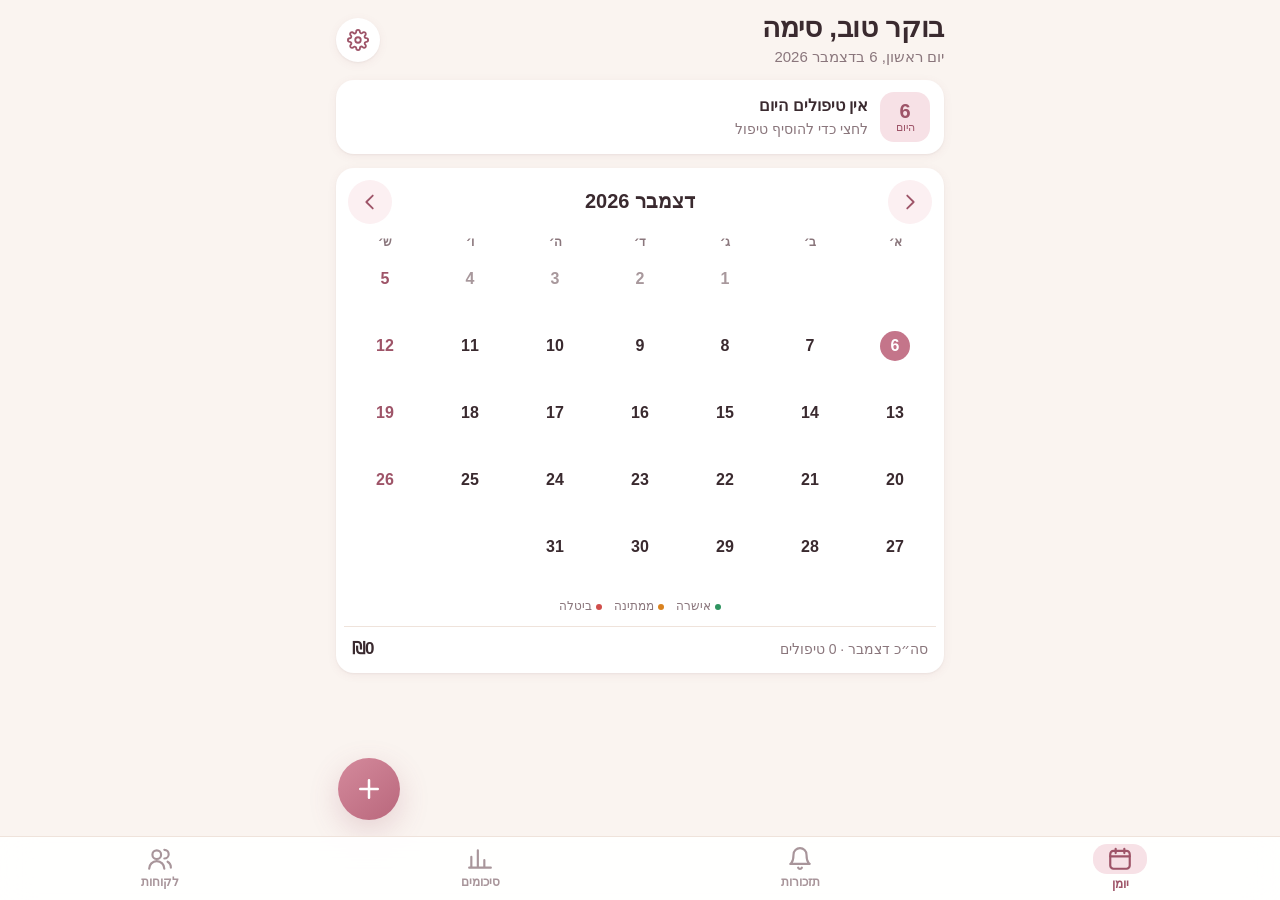
==== index.html @ dd3394a6 "Sima's calendar: appointments, reminders, income summaries PWA Hebrew RTL PWA for iPhone: monthly ca" ====
<!doctype html>
<html lang="he" dir="rtl">
<head>
  <meta charset="utf-8">
  <meta name="viewport" content="width=device-width, initial-scale=1, viewport-fit=cover">
  <meta name="theme-color" content="#FAF4F0">
  <meta name="color-scheme" content="light">
  <meta name="description" content="היומן וההכנסות של סימה חן">
  <meta name="apple-mobile-web-app-capable" content="yes">
  <meta name="mobile-web-app-capable" content="yes">
  <meta name="apple-mobile-web-app-status-bar-style" content="default">
  <meta name="apple-mobile-web-app-title" content="היומן שלי">
  <meta name="format-detection" content="telephone=no">
  <title>היומן של סימה</title>
  <link rel="manifest" href="manifest.webmanifest">
  <link rel="icon" type="image/png" sizes="192x192" href="icons/icon-192.png">
  <link rel="apple-touch-icon" href="icons/apple-touch-icon.png">
  <link rel="stylesheet" href="css/styles.css">
</head>
<body>
  <main id="view" class="view" aria-live="polite"></main>

  <button id="fab" class="fab" type="button" data-action="new-appt" aria-label="טיפול חדש"></button>

  <nav class="tabbar" aria-label="ניווט ראשי">
    <button class="tab" type="button" data-action="tab" data-tab="calendar"><span class="tab-icon" data-icon="calendar"></span><span>יומן</span></button>
    <button class="tab" type="button" data-action="tab" data-tab="reminders"><span class="tab-icon" data-icon="bell"></span><span>תזכורות</span><b class="tab-badge" id="remBadge" hidden></b></button>
    <button class="tab" type="button" data-action="tab" data-tab="summary"><span class="tab-icon" data-icon="chart"></span><span>סיכומים</span></button>
    <button class="tab" type="button" data-action="tab" data-tab="clients"><span class="tab-icon" data-icon="users"></span><span>לקוחות</span></button>
  </nav>

  <div id="sheetWrap" class="sheet-wrap" aria-hidden="true">
    <div id="sheet" class="sheet" role="dialog" aria-modal="true"></div>
  </div>

  <div id="dialogWrap" class="dialog-wrap" aria-hidden="true">
    <div id="dialog" class="dialog" role="alertdialog" aria-modal="true"></div>
  </div>

  <div id="toast" class="toast" role="status"></div>
  <input id="importFile" type="file" accept="application/json,.json" hidden>
  <input id="contactsFile" type="file" hidden>

  <script src="js/logic.js"></script>
  <script src="js/db.js"></script>
  <script src="js/app.js"></script>
</body>
</html>
---- css/styles.css ----
:root {
  --bg: #FAF4F0;
  --surface: #FFFFFF;
  --beige: #F3E8E0;
  --beige-2: #EADBD0;
  --line: #EFE3DB;
  --rose: #C4758A;
  --rose-dark: #9E5468;
  --rose-soft: #F7E1E6;
  --rose-softer: #FCF0F2;
  --text: #3A2A2F;
  --muted: #8A767C;
  --green: #2F9460;
  --green-soft: #E2F3E8;
  --orange: #D9821F;
  --orange-soft: #FCEFDC;
  --red: #D04E4B;
  --red-soft: #FBE4E3;
  --wa: #1FA855;
  --pay-paybox: #D9819A;
  --pay-cash: #7DB08A;
  --pay-bank: #7C9FD0;
  --pay-meshulam: #A98BCB;
  --pay-none: #C8BAB3;
  --radius: 18px;
  --radius-sm: 12px;
  --shadow: 0 2px 10px rgba(158, 84, 104, .08), 0 1px 2px rgba(58, 42, 47, .05);
  --shadow-lg: 0 10px 30px rgba(158, 84, 104, .22);
  --safe-top: env(safe-area-inset-top, 0px);
  --safe-bottom: env(safe-area-inset-bottom, 0px);
  --tabbar-h: 64px;
  font-family: -apple-system, BlinkMacSystemFont, "SF Hebrew", "Segoe UI", "Arial Hebrew", Arial, sans-serif;
  color: var(--text);
  -webkit-text-size-adjust: 100%;
}

* { box-sizing: border-box; }
html, body { margin: 0; background: var(--bg); }
body {
  min-height: 100vh;
  min-height: 100dvh;
  font-size: 16px;
  line-height: 1.45;
  -webkit-tap-highlight-color: transparent;
  overscroll-behavior-y: none;
}
body.locked { overflow: hidden; }

button, input, select, textarea { font: inherit; color: inherit; }
button {
  cursor: pointer;
  border: 0;
  background: none;
  padding: 0;
  touch-action: manipulation;
  -webkit-user-select: none;
  user-select: none;
}
a { color: inherit; }
[hidden] { display: none !important; }
svg { display: block; }

.view {
  max-width: 640px;
  margin: 0 auto;
  padding: calc(var(--safe-top) + 12px) 16px calc(var(--tabbar-h) + var(--safe-bottom) + 96px);
}

/* ---------- כותרות ---------- */
.vhead {
  display: flex;
  align-items: center;
  gap: 10px;
  min-height: 52px;
  margin-bottom: 12px;
}
.vhead h1 { font-size: 28px; line-height: 1.15; margin: 0; font-weight: 800; letter-spacing: -.3px; }
.vhead .sub { margin: 2px 0 0; color: var(--muted); font-size: 15px; }
.vhead-title { flex: 1; min-width: 0; }
.icon-btn {
  width: 44px; height: 44px;
  border-radius: 50%;
  display: inline-flex; align-items: center; justify-content: center;
  background: var(--surface);
  box-shadow: var(--shadow);
  color: var(--rose-dark);
  flex: none;
}
.icon-btn:active { transform: scale(.94); }
.icon-btn svg { width: 22px; height: 22px; }
.back-btn {
  display: inline-flex; align-items: center; gap: 2px;
  height: 44px; padding: 0 8px 0 14px;
  border-radius: 22px;
  background: var(--surface); box-shadow: var(--shadow);
  color: var(--rose-dark); font-weight: 600;
}
.back-btn svg { width: 20px; height: 20px; }

/* ---------- ניווט בין תקופות ---------- */
.period-nav {
  display: flex; align-items: center; gap: 8px;
  background: var(--surface);
  border-radius: var(--radius);
  box-shadow: var(--shadow);
  padding: 6px;
  margin-bottom: 14px;
}
.period-nav .icon-btn { box-shadow: none; background: var(--rose-softer); }
.period-label { flex: 1; text-align: center; min-width: 0; }
.period-label b { display: block; font-size: 18px; }
.period-label small { color: var(--muted); font-size: 13px; }
.today-link {
  display: inline-block; margin-top: 2px;
  color: var(--rose); font-size: 13px; font-weight: 600;
  padding: 2px 8px; border-radius: 10px; background: var(--rose-softer);
}

/* ---------- כרטיסים ---------- */
.card {
  background: var(--surface);
  border-radius: var(--radius);
  box-shadow: var(--shadow);
  padding: 16px;
  margin-bottom: 14px;
}
.card h2 { font-size: 17px; margin: 0 0 12px; font-weight: 700; }
.card h2 small { color: var(--muted); font-weight: 500; font-size: 13px; }
.muted { color: var(--muted); }
.empty {
  text-align: center; color: var(--muted);
  padding: 28px 16px;
}
.empty .emoji { font-size: 40px; display: block; margin-bottom: 6px; }

/* ---------- התראה למחר ---------- */
.alert {
  display: flex; align-items: center; gap: 12px;
  width: 100%;
  text-align: start;
  background: linear-gradient(135deg, #FFF3E4, #FCE3E8);
  border: 1.5px solid #F2C9A0;
  border-radius: var(--radius);
  padding: 14px;
  margin-bottom: 14px;
  box-shadow: var(--shadow);
}
.alert-count {
  flex: none;
  width: 48px; height: 48px; border-radius: 50%;
  background: var(--orange); color: #fff;
  font-size: 22px; font-weight: 800;
  display: flex; align-items: center; justify-content: center;
  box-shadow: 0 4px 12px rgba(217, 130, 31, .35);
}
.alert-text { flex: 1; min-width: 0; }
.alert-text b { display: block; font-size: 16px; }
.alert-text span { color: #8a5a2b; font-size: 14px; }
.alert svg { width: 20px; height: 20px; color: var(--orange); flex: none; }
.alert.ok { background: var(--green-soft); border-color: #B9E0C7; }
.alert.ok .alert-count { background: var(--green); box-shadow: none; font-size: 20px; }
.alert.ok .alert-text span { color: #2c6a47; }
.alert.ok svg { color: var(--green); }

/* ---------- כרטיס "היום" ---------- */
.today-strip {
  display: flex; align-items: center; gap: 12px;
  width: 100%; text-align: start;
  background: var(--surface); border-radius: var(--radius);
  box-shadow: var(--shadow); padding: 12px 14px; margin-bottom: 14px;
}
.today-strip .ts-date {
  flex: none; width: 50px; height: 50px; border-radius: 14px;
  background: var(--rose-soft); color: var(--rose-dark);
  display: flex; flex-direction: column; align-items: center; justify-content: center;
  line-height: 1.05;
}
.today-strip .ts-date b { font-size: 20px; }
.today-strip .ts-date small { font-size: 11px; }
.today-strip .ts-main { flex: 1; min-width: 0; }
.today-strip .ts-main b { display: block; }
.today-strip .ts-main span { color: var(--muted); font-size: 14px; }
.today-strip .ts-amt { font-size: 20px; font-weight: 800; color: var(--rose-dark); }

/* ---------- לוח שנה ---------- */
.cal { padding: 12px 8px 10px; }
.cal-head {
  display: flex; align-items: center; justify-content: space-between;
  padding: 0 4px 10px;
}
.cal-head .icon-btn { box-shadow: none; background: var(--rose-softer); }
.cal-title { text-align: center; }
.cal-title b { font-size: 20px; display: block; }
.cal-grid { display: grid; grid-template-columns: repeat(7, 1fr); gap: 3px; }
.cal-wd { text-align: center; font-size: 12px; color: var(--muted); font-weight: 600; padding-bottom: 4px; }
.cal-day {
  position: relative;
  min-height: 64px;
  border-radius: 12px;
  display: flex; flex-direction: column; align-items: center; justify-content: flex-start;
  padding: 6px 1px 4px;
  background: transparent;
}
.cal-day:active { background: var(--rose-softer); }
.cal-day .n { font-size: 16px; font-weight: 600; width: 30px; height: 30px; line-height: 30px; border-radius: 50%; text-align: center; }
.cal-day.today .n { background: var(--rose); color: #fff; }
.cal-day.past .n { color: #A8989C; }
.cal-day.has { background: var(--rose-softer); }
.cal-day.sat .n { color: var(--rose-dark); }
.cal-day.today.sat .n { color: #fff; }
.dots { display: flex; gap: 3px; height: 7px; margin-top: 3px; align-items: center; }
.dot { width: 6px; height: 6px; border-radius: 50%; background: var(--orange); }
.dot.confirmed { background: var(--green); }
.dot.pending { background: var(--orange); }
.dot.cancelled { background: var(--red); }
.dots .more { font-size: 9px; color: var(--muted); line-height: 1; }
.cal-day .amt {
  font-size: 10.5px; font-weight: 700; color: var(--rose-dark);
  margin-top: 3px; direction: ltr; white-space: nowrap;
}
.cal-foot {
  display: flex; justify-content: space-between; align-items: center;
  gap: 8px; margin-top: 10px; padding: 10px 8px 2px;
  border-top: 1px solid var(--line);
  font-size: 14px; color: var(--muted);
}
.cal-foot b { color: var(--text); font-size: 17px; }
.legend { display: flex; gap: 12px; justify-content: center; font-size: 12px; color: var(--muted); margin-top: 8px; flex-wrap: wrap; }
.legend span { display: inline-flex; align-items: center; gap: 4px; }

.backup-nudge {
  display: flex; align-items: center; gap: 10px; width: 100%; text-align: start;
  padding: 12px 14px; border-radius: var(--radius); margin-bottom: 14px;
  background: var(--beige); color: #6b5048; font-size: 14px;
}
.backup-nudge svg { width: 20px; height: 20px; flex: none; }

/* ---------- סכום גדול ---------- */
.hero {
  background: linear-gradient(140deg, #D48A9C 0%, #B9677C 100%);
  color: #fff;
  border-radius: 22px;
  padding: 18px 18px 16px;
  margin-bottom: 14px;
  box-shadow: var(--shadow-lg);
}
.hero-label { font-size: 15px; opacity: .92; }
.hero-amt { font-size: 44px; font-weight: 800; line-height: 1.1; letter-spacing: -.5px; direction: ltr; text-align: right; margin: 2px 0 4px; }
.hero-meta { font-size: 14px; opacity: .95; display: flex; flex-wrap: wrap; gap: 4px 12px; }
.pay-tiles { display: grid; grid-template-columns: 1fr 1fr; gap: 8px; margin-top: 14px; }
.pay-tile {
  background: rgba(255, 255, 255, .18);
  border-radius: 12px; padding: 8px 10px;
  display: flex; justify-content: space-between; align-items: baseline; gap: 6px;
  font-size: 14px;
}
.pay-tile b { font-size: 16px; direction: ltr; }
.pay-tile.zero { opacity: .6; }

/* ---------- כרטיס טיפול ---------- */
.appt {
  background: var(--surface);
  border-radius: var(--radius);
  box-shadow: var(--shadow);
  margin-bottom: 12px;
  border-inline-start: 5px solid var(--orange);
  overflow: hidden;
}
.appt.confirmed { border-inline-start-color: var(--green); }
.appt.cancelled { border-inline-start-color: var(--red); }
.appt.cancelled .appt-body { opacity: .55; }
.appt.cancelled .appt-name { text-decoration: line-through; }
.appt-body {
  display: flex; gap: 12px; width: 100%; text-align: start;
  padding: 14px 14px 10px;
}
.appt-time { flex: none; width: 54px; text-align: center; }
.appt-time b { display: block; font-size: 18px; }
.appt-time small { color: var(--muted); font-size: 12px; }
.appt-main { flex: 1; min-width: 0; }
.appt-name { font-size: 17px; font-weight: 700; }
.appt-tx { color: var(--muted); font-size: 14px; }
.appt-meta { display: flex; flex-wrap: wrap; gap: 6px; margin-top: 6px; }
.appt-price { flex: none; font-size: 18px; font-weight: 800; color: var(--rose-dark); }
.tag {
  display: inline-flex; align-items: center; gap: 4px;
  font-size: 12.5px; padding: 2px 8px; border-radius: 10px;
  background: var(--beige); color: #6b5048; white-space: nowrap;
}
.tag.sent { background: #E3F4EA; color: #2c6a47; }
.tag.notsent { background: var(--orange-soft); color: #93561a; }
.tag.warn { background: var(--red-soft); color: #9c3431; }
.tag svg { width: 13px; height: 13px; }
.appt-note { font-size: 13.5px; color: #6b5048; margin-top: 6px; background: var(--beige); padding: 6px 10px; border-radius: 10px; }

/* ---------- בורר סטטוס ---------- */
.status-seg {
  display: grid; grid-template-columns: repeat(3, 1fr); gap: 6px;
  padding: 0 12px 12px;
}
.status-seg button {
  min-height: 42px; border-radius: 12px;
  background: var(--bg); color: var(--muted);
  font-weight: 600; font-size: 15px;
  border: 1.5px solid var(--line);
}
.status-seg button.on.confirmed { background: var(--green); border-color: var(--green); color: #fff; }
.status-seg button.on.pending { background: var(--orange); border-color: var(--orange); color: #fff; }
.status-seg button.on.cancelled { background: var(--red); border-color: var(--red); color: #fff; }
.status-seg.in-form { padding: 0; }

.pill { font-size: 13px; font-weight: 700; padding: 3px 10px; border-radius: 12px; white-space: nowrap; }
.pill.confirmed { background: var(--green-soft); color: var(--green); }
.pill.pending { background: var(--orange-soft); color: #B0661A; }
.pill.cancelled { background: var(--red-soft); color: var(--red); }

/* ---------- כפתורים ---------- */
.btn {
  display: inline-flex; align-items: center; justify-content: center; gap: 8px;
  min-height: 52px; padding: 0 18px;
  border-radius: 16px;
  font-weight: 700; font-size: 17px;
  text-decoration: none;
  background: var(--rose); color: #fff;
  width: 100%;
}
.btn:active { filter: brightness(.95); transform: scale(.99); }
.btn svg { width: 22px; height: 22px; }
.btn.secondary { background: var(--surface); color: var(--rose-dark); border: 1.5px solid var(--rose-soft); }
.btn.ghost { background: transparent; color: var(--rose-dark); }
.btn.danger { background: var(--red-soft); color: var(--red); }
.btn.wa { background: var(--wa); color: #fff; }
.btn.wa-done { background: var(--green-soft); color: #2c6a47; }
.btn.disabled { background: var(--beige); color: var(--muted); pointer-events: none; }
.btn.small { min-height: 42px; font-size: 15px; border-radius: 12px; padding: 0 12px; width: auto; }
.btn-row { display: flex; gap: 10px; }
.btn-row > * { flex: 1; }
.link-btn { color: var(--rose); font-weight: 600; font-size: 14px; padding: 8px 4px; }

.fab {
  position: fixed;
  left: 18px;
  bottom: calc(var(--tabbar-h) + var(--safe-bottom) + 16px);
  width: 62px; height: 62px; border-radius: 50%;
  background: linear-gradient(140deg, #D48A9C, #B9677C);
  color: #fff;
  box-shadow: var(--shadow-lg);
  display: flex; align-items: center; justify-content: center;
  z-index: 20;
}
.fab svg { width: 30px; height: 30px; }
.fab:active { transform: scale(.94); }

/* ---------- סרגל תחתון ---------- */
.tabbar {
  position: fixed; bottom: 0; left: 0; right: 0;
  z-index: 30;
  display: grid; grid-template-columns: repeat(4, 1fr);
  height: calc(var(--tabbar-h) + var(--safe-bottom));
  padding-bottom: var(--safe-bottom);
  background: rgba(255, 255, 255, .92);
  -webkit-backdrop-filter: blur(16px);
  backdrop-filter: blur(16px);
  border-top: 1px solid var(--line);
}
.tab {
  position: relative;
  display: flex; flex-direction: column; align-items: center; justify-content: center; gap: 2px;
  color: #A8959A; font-size: 12px; font-weight: 600;
}
.tab-icon svg { width: 26px; height: 26px; }
.tab.active { color: var(--rose-dark); }
.tab.active .tab-icon { background: var(--rose-soft); border-radius: 14px; padding: 2px 14px; }
.tab-badge {
  position: absolute; top: 6px; left: calc(50% - 26px);
  min-width: 20px; height: 20px; padding: 0 5px; border-radius: 10px;
  background: var(--orange); color: #fff; font-size: 12px; line-height: 20px; text-align: center;
  box-shadow: 0 0 0 2px #fff;
}

/* ---------- טאבים פנימיים ---------- */
.seg-tabs {
  display: grid; grid-template-columns: repeat(3, 1fr);
  background: var(--beige); border-radius: 16px; padding: 4px; margin-bottom: 12px;
}
.seg-tabs button {
  min-height: 44px; border-radius: 12px; font-weight: 700; color: #7d665f; font-size: 16px;
}
.seg-tabs button.on { background: var(--surface); color: var(--rose-dark); box-shadow: var(--shadow); }

/* ---------- פירוט עם פסים ---------- */
.rows { display: flex; flex-direction: column; gap: 12px; }
.row-line { display: flex; justify-content: space-between; align-items: baseline; gap: 8px; }
.row-line .lbl { display: inline-flex; align-items: center; gap: 8px; font-weight: 600; }
.row-line .lbl small { color: var(--muted); font-weight: 500; }
.row-line .val { font-weight: 800; direction: ltr; }
.row-line.zero { color: #B5A5A9; }
.row-line.zero .val { font-weight: 600; }
.swatch { width: 10px; height: 10px; border-radius: 3px; flex: none; }
.bar { height: 8px; border-radius: 4px; background: var(--beige); margin-top: 6px; overflow: hidden; }
.bar i { display: block; height: 100%; border-radius: 4px; background: var(--rose); }
.row-btn { width: 100%; text-align: start; }
.row-btn:active { opacity: .7; }
.row-btn .chev { color: #C8B6BA; width: 16px; height: 16px; }

.stat-grid { display: grid; grid-template-columns: 1fr 1fr; gap: 10px; margin-bottom: 14px; }
.stat {
  background: var(--surface); border-radius: var(--radius); box-shadow: var(--shadow);
  padding: 12px 14px;
}
.stat small { color: var(--muted); font-size: 13px; display: block; }
.stat b { font-size: 20px; direction: ltr; display: inline-block; }

/* ---------- תזכורות ---------- */
.rem-card { padding-bottom: 12px; }
.rem-top { display: flex; gap: 12px; align-items: flex-start; padding: 14px 14px 12px; }
.rem-actions { padding: 0 12px 10px; display: flex; flex-direction: column; gap: 8px; }
.rem-sent-row { display: flex; justify-content: space-between; align-items: center; font-size: 13px; color: var(--muted); padding: 0 4px; }
.chips-line { display: flex; gap: 8px; flex-wrap: wrap; margin-bottom: 14px; }
.chip-stat {
  display: inline-flex; align-items: center; gap: 6px;
  background: var(--surface); border-radius: 14px; padding: 6px 12px; box-shadow: var(--shadow);
  font-size: 14px; font-weight: 600;
}

/* ---------- לקוחות ---------- */
.search {
  position: relative; margin-bottom: 14px;
}
.search input {
  width: 100%; height: 52px; border-radius: 16px; border: 1.5px solid var(--line);
  background: var(--surface); padding: 0 46px 0 14px; font-size: 17px;
  box-shadow: var(--shadow); outline: none; -webkit-appearance: none; appearance: none;
}
.search input:focus { border-color: var(--rose); }
.search svg { position: absolute; right: 14px; top: 15px; width: 22px; height: 22px; color: var(--muted); }
.client-row {
  display: flex; align-items: center; gap: 12px; width: 100%; text-align: start;
  background: var(--surface); border-radius: var(--radius); box-shadow: var(--shadow);
  padding: 12px 14px; margin-bottom: 10px;
}
.avatar {
  flex: none; width: 46px; height: 46px; border-radius: 50%;
  background: var(--rose-soft); color: var(--rose-dark);
  display: flex; align-items: center; justify-content: center;
  font-weight: 800; font-size: 19px;
}
.avatar.big { width: 64px; height: 64px; font-size: 26px; }
.client-row .cr-main { flex: 1; min-width: 0; }
.client-row .cr-main b { display: block; font-size: 17px; }
.client-row .cr-main span { color: var(--muted); font-size: 13.5px; }
.client-row .cr-total { font-weight: 800; color: var(--rose-dark); direction: ltr; }
.history-item {
  display: flex; gap: 10px; align-items: center; width: 100%; text-align: start;
  padding: 12px 0; border-bottom: 1px solid var(--line);
}
.history-item:last-child { border-bottom: 0; }
.history-item .hi-date { flex: none; width: 58px; text-align: center; line-height: 1.2; }
.history-item .hi-date b { display: block; font-size: 17px; }
.history-item .hi-date small { color: var(--muted); font-size: 12px; }
.history-item .hi-main { flex: 1; min-width: 0; font-size: 15px; }
.history-item .hi-price { font-weight: 800; direction: ltr; }

/* ---------- חלון מלמטה ---------- */
.sheet-wrap {
  position: fixed; inset: 0; z-index: 50;
  display: flex; align-items: flex-end; justify-content: center;
  background: rgba(58, 42, 47, .38);
  opacity: 0; pointer-events: none;
  transition: opacity .22s ease;
}
.sheet-wrap.open { opacity: 1; pointer-events: auto; }
.sheet {
  width: 100%; max-width: 640px;
  height: calc(100% - var(--safe-top) - 10px);
  background: var(--bg);
  border-radius: 24px 24px 0 0;
  display: flex; flex-direction: column;
  transform: translateY(100%);
  transition: transform .3s cubic-bezier(.2, .8, .2, 1);
  box-shadow: 0 -8px 30px rgba(58, 42, 47, .15);
}
.sheet-wrap.open .sheet { transform: none; }
.sheet-head {
  flex: none;
  display: flex; align-items: center; justify-content: space-between; gap: 8px;
  padding: 10px 10px 10px;
  border-bottom: 1px solid var(--line);
  background: var(--surface);
  border-radius: 24px 24px 0 0;
}
.sheet-head h2 { margin: 0; font-size: 18px; flex: 1; text-align: center; }
.sheet-head .btn { width: auto; min-height: 44px; font-size: 16px; padding: 0 16px; border-radius: 14px; }
.sheet-body {
  flex: 1; overflow-y: auto; -webkit-overflow-scrolling: touch;
  overscroll-behavior: contain;
  padding: 16px 16px calc(28px + var(--safe-bottom));
}

/* ---------- טופס ---------- */
.field { margin-bottom: 16px; position: relative; }
.field > label, .field-label {
  display: block; font-size: 14px; font-weight: 700; color: #6b5048; margin-bottom: 6px;
}
.field-label small { font-weight: 500; color: var(--muted); }
.input, .field input[type=text], .field input[type=tel], .field input[type=date],
.field input[type=time], .field input[type=number], .field textarea, .field select {
  width: 100%;
  min-height: 52px;
  border-radius: 14px;
  border: 1.5px solid var(--line);
  background: var(--surface);
  padding: 12px 14px;
  font-size: 17px;
  outline: none;
  -webkit-appearance: none; appearance: none;
}
.field input:focus, .field textarea:focus, .field select:focus { border-color: var(--rose); box-shadow: 0 0 0 3px var(--rose-softer); }
.field input.invalid { border-color: var(--red); background: #FFF8F8; }
.field textarea { min-height: 88px; resize: vertical; line-height: 1.5; }
.field input[type=date], .field input[type=time] { text-align: right; }
.field input::-webkit-date-and-time-value { text-align: right; }
.ltr { direction: ltr; text-align: right; }
.two-col { display: grid; grid-template-columns: 1fr 1fr; gap: 10px; }
.two-col .field { margin-bottom: 16px; }
.err { color: var(--red); font-size: 13.5px; margin-top: 4px; }

.suggest {
  position: absolute; top: 100%; right: 0; left: 0; z-index: 5;
  background: var(--surface); border-radius: 14px; box-shadow: var(--shadow-lg);
  margin-top: 4px; overflow: hidden; border: 1px solid var(--line);
}
.suggest button {
  display: flex; justify-content: space-between; width: 100%; text-align: start;
  padding: 12px 14px; border-bottom: 1px solid var(--line); min-height: 48px; align-items: center;
}
.suggest button:last-child { border-bottom: 0; }
.suggest button span { color: var(--muted); font-size: 14px; direction: ltr; }
.suggest .sug-name { font-weight: 600; }
.suggest .sug-name small { display: block; font-size: 12px; font-weight: 500; color: var(--rose); }
.howto { margin-top: 10px; background: var(--rose-softer); border-radius: 14px; padding: 10px 14px; font-size: 15px; }
.howto summary { font-weight: 700; color: var(--rose-dark); cursor: pointer; min-height: 28px; }
.howto ol { margin: 8px 0 2px; padding-inline-start: 20px; }
.howto li { margin-bottom: 4px; }

.chips { display: flex; flex-wrap: wrap; gap: 8px; }
.chip {
  min-height: 44px; padding: 0 14px; border-radius: 22px;
  border: 1.5px solid var(--beige-2); background: var(--surface);
  font-weight: 600; font-size: 15px;
  display: inline-flex; align-items: center; gap: 6px;
}
.chip.on { background: var(--rose); border-color: var(--rose); color: #fff; }
.chip.add { border-style: dashed; color: var(--rose-dark); }
.chip svg { width: 16px; height: 16px; }

.items { margin-top: 10px; display: flex; flex-direction: column; gap: 8px; }
.item-row {
  display: flex; align-items: center; gap: 8px;
  background: var(--surface); border-radius: 14px; border: 1.5px solid var(--line);
  padding: 6px 6px 6px 8px;
}
.item-row .item-name { flex: 1; font-weight: 600; min-width: 0; padding-inline-start: 6px; }
.item-row .item-name small { display: block; color: var(--muted); font-weight: 500; font-size: 12.5px; }
.price-input {
  display: flex; align-items: center; gap: 2px;
  background: var(--rose-softer); border-radius: 10px; padding: 0 10px;
}
.field .item-row .price-input input {
  width: 74px; height: 44px; min-height: 0; border: 0; border-radius: 0; background: transparent;
  font-size: 18px; font-weight: 700; box-shadow: none;
  text-align: left; direction: ltr; outline: none; padding: 0;
  -webkit-appearance: none; appearance: none;
}
.price-input span { color: var(--muted); font-weight: 600; }
.item-row .rm { width: 40px; height: 40px; border-radius: 50%; color: var(--muted); display: flex; align-items: center; justify-content: center; }
.item-row .rm svg { width: 18px; height: 18px; }

.total-box {
  display: flex; justify-content: space-between; align-items: center;
  background: var(--rose-soft); border-radius: 16px; padding: 12px 16px; margin-bottom: 16px;
}
.total-box span { font-weight: 700; color: var(--rose-dark); }
.total-box b { font-size: 26px; color: var(--rose-dark); direction: ltr; }

.pay-grid { display: grid; grid-template-columns: 1fr 1fr; gap: 8px; }
.pay-btn {
  min-height: 52px; border-radius: 14px;
  border: 1.5px solid var(--beige-2); background: var(--surface);
  font-weight: 700; font-size: 16px;
  display: flex; align-items: center; justify-content: center; gap: 8px;
}
.pay-btn.on { border-color: var(--rose); background: var(--rose-soft); color: var(--rose-dark); box-shadow: inset 0 0 0 1px var(--rose); }

.switch-row {
  display: flex; align-items: center; justify-content: space-between; gap: 12px;
  background: var(--surface); border-radius: 14px; border: 1.5px solid var(--line);
  padding: 10px 14px; min-height: 56px; margin-bottom: 16px;
}
.switch-row .sr-text b { display: block; font-size: 16px; }
.switch-row .sr-text small { color: var(--muted); }
.switch { position: relative; width: 52px; height: 32px; flex: none; }
.switch input { position: absolute; opacity: 0; inset: 0; margin: 0; cursor: pointer; z-index: 1; }
.switch span {
  position: absolute; inset: 0; border-radius: 16px; background: var(--beige-2); transition: background .2s;
}
.switch span::after {
  content: ""; position: absolute; top: 3px; right: 3px; width: 26px; height: 26px; border-radius: 50%;
  background: #fff; box-shadow: 0 1px 3px rgba(0, 0, 0, .2); transition: transform .2s;
}
.switch input:checked + span { background: var(--green); }
.switch input:checked + span::after { transform: translateX(-20px); }

.warn-box {
  background: var(--orange-soft); color: #8a5320; border-radius: 14px;
  padding: 10px 14px; font-size: 14px; margin-bottom: 16px;
}
.quick-contact { display: flex; gap: 8px; margin-top: 8px; }
.quick-contact .btn { flex: 1; }

/* ---------- הגדרות ---------- */
.type-row {
  display: grid; grid-template-columns: 1fr 1fr 44px; gap: 8px; align-items: end;
  padding: 12px 0; border-bottom: 1px solid var(--line);
}
.type-row > :first-child { grid-column: 1 / -1; }
.type-row:last-of-type { border-bottom: 0; }
.type-row label { font-size: 12px; color: var(--muted); display: block; margin-bottom: 2px; font-weight: 600; }
.type-row input {
  width: 100%; height: 46px; border-radius: 12px; border: 1.5px solid var(--line);
  padding: 0 10px; font-size: 16px; background: var(--bg); outline: none;
  -webkit-appearance: none; appearance: none;
}
.type-row input:focus { border-color: var(--rose); background: #fff; }
.type-row .del { width: 40px; height: 46px; display: flex; align-items: center; justify-content: center; color: var(--red); }
.type-row .del svg { width: 20px; height: 20px; }
.var-chips { display: flex; flex-wrap: wrap; gap: 6px; margin: 8px 0 12px; }
.var-chips button {
  min-height: 36px; padding: 0 12px; border-radius: 18px;
  background: var(--rose-softer); color: var(--rose-dark); font-weight: 700; font-size: 14px;
  border: 1px solid var(--rose-soft);
}
.wa-preview {
  background: #E9F6E4;
  border-radius: 14px 14px 4px 14px;
  padding: 10px 12px;
  white-space: pre-wrap;
  font-size: 15px;
  box-shadow: 0 1px 1px rgba(0, 0, 0, .06);
  margin-bottom: 8px;
}
.wa-preview-wrap { background: #F0EAE2; border-radius: 14px; padding: 12px; }
.wa-preview-wrap small { color: var(--muted); display: block; margin-bottom: 6px; }
.settings-note { font-size: 14px; color: var(--muted); margin: 0 0 12px; }
.kv { display: flex; justify-content: space-between; font-size: 14px; padding: 4px 0; }
.kv span { color: var(--muted); }

/* ---------- דיאלוג ---------- */
.dialog-wrap {
  position: fixed; inset: 0; z-index: 70;
  display: flex; align-items: center; justify-content: center; padding: 24px;
  background: rgba(58, 42, 47, .45);
  opacity: 0; pointer-events: none; transition: opacity .18s;
}
.dialog-wrap.open { opacity: 1; pointer-events: auto; }
.dialog {
  width: 100%; max-width: 360px; background: var(--surface); border-radius: 22px;
  padding: 22px 18px 16px; text-align: center;
  transform: scale(.95); transition: transform .18s;
}
.dialog-wrap.open .dialog { transform: none; }
.dialog h3 { margin: 0 0 8px; font-size: 19px; }
.dialog p { margin: 0 0 18px; color: #6b5048; white-space: pre-line; }
.dialog .btn-row { flex-direction: column; }

/* ---------- הודעה קופצת ---------- */
.toast {
  position: fixed; z-index: 80;
  left: 50%; bottom: calc(var(--tabbar-h) + var(--safe-bottom) + 90px);
  transform: translate(-50%, 20px);
  background: #3A2A2F; color: #fff; font-weight: 600;
  padding: 12px 20px; border-radius: 24px; max-width: calc(100% - 40px);
  opacity: 0; pointer-events: none; transition: opacity .2s, transform .2s;
  text-align: center;
}
.toast.show { opacity: 1; transform: translate(-50%, 0); }

@media (min-width: 700px) {
  .fab { left: calc(50% - 320px + 18px); }
}
@media (max-width: 350px) {
  .hero-amt { font-size: 36px; }
  .cal-day .amt { font-size: 9.5px; }
}
input[type=number]::-webkit-inner-spin-button,
input[type=number]::-webkit-outer-spin-button { -webkit-appearance: none; margin: 0; }
input[type=number] { -moz-appearance: textfield; }
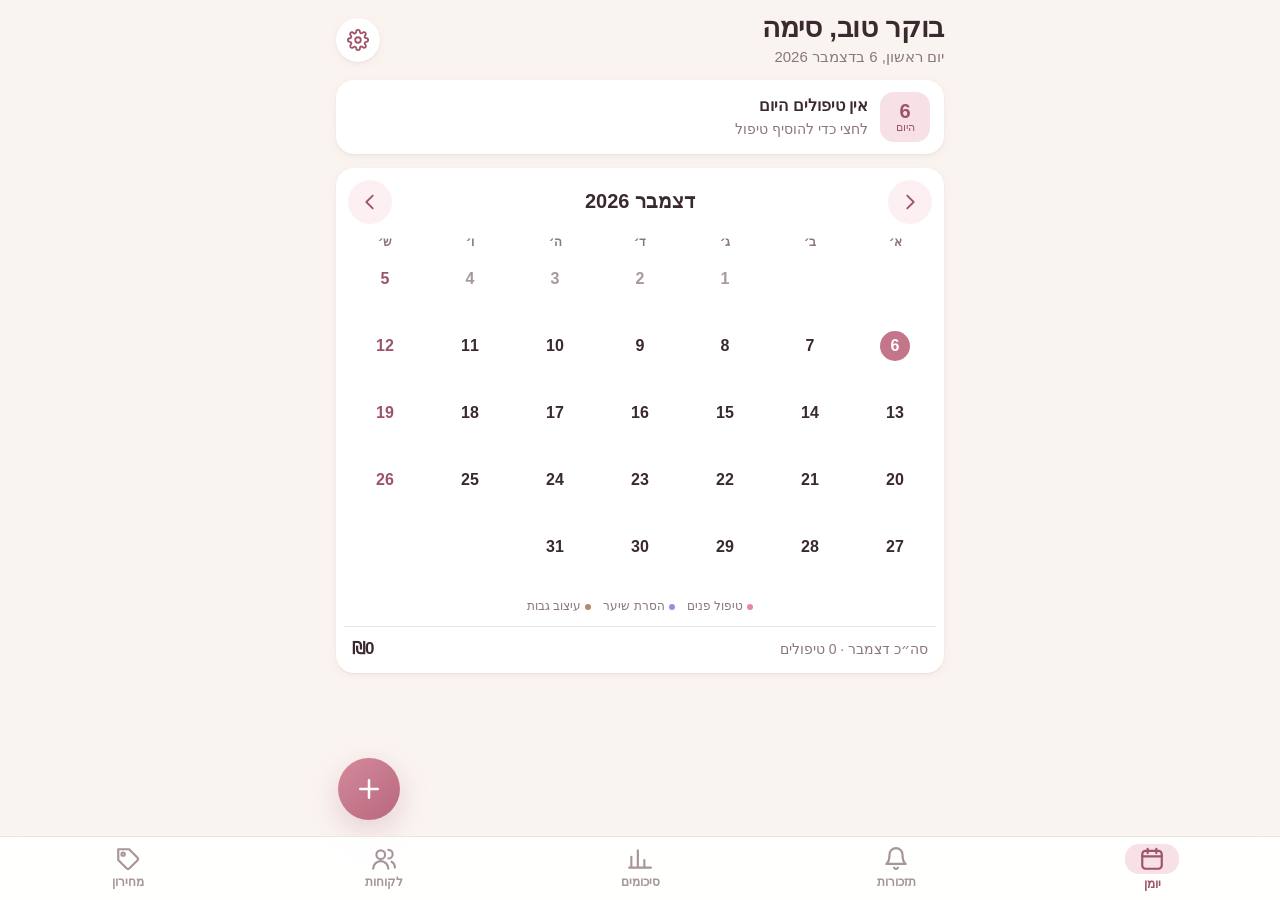
==== commit de555603: "Price list tab: prices from settings, share as image with optional highlight New 'מחירון' tab lists " ====
--- a/index.html
+++ b/index.html
@@ -27,6 +27,7 @@
     <button class="tab" type="button" data-action="tab" data-tab="reminders"><span class="tab-icon" data-icon="bell"></span><span>תזכורות</span><b class="tab-badge" id="remBadge" hidden></b></button>
     <button class="tab" type="button" data-action="tab" data-tab="summary"><span class="tab-icon" data-icon="chart"></span><span>סיכומים</span></button>
     <button class="tab" type="button" data-action="tab" data-tab="clients"><span class="tab-icon" data-icon="users"></span><span>לקוחות</span></button>
+    <button class="tab" type="button" data-action="tab" data-tab="prices"><span class="tab-icon" data-icon="tag"></span><span>מחירון</span></button>
   </nav>
 
   <div id="sheetWrap" class="sheet-wrap" aria-hidden="true">
--- a/css/styles.css
+++ b/css/styles.css
@@ -18,6 +18,7 @@
   --red-soft: #FBE4E3;
   --wa: #1FA855;
   --pay-paybox: #D9819A;
+  --pay-bit: #3FB5C4;
   --pay-cash: #7DB08A;
   --pay-bank: #7C9FD0;
   --pay-meshulam: #A98BCB;
@@ -259,15 +260,20 @@
 
 /* ---------- כרטיס טיפול ---------- */
 .appt {
+  position: relative;
   background: var(--surface);
   border-radius: var(--radius);
   box-shadow: var(--shadow);
   margin-bottom: 12px;
-  border-inline-start: 5px solid var(--orange);
+  border-inline-start: 6px solid var(--tc, var(--rose));
   overflow: hidden;
 }
-.appt.confirmed { border-inline-start-color: var(--green); }
-.appt.cancelled { border-inline-start-color: var(--red); }
+/* גוון עדין בצבע הטיפול */
+.appt::before {
+  content: ""; position: absolute; inset: 0; pointer-events: none;
+  background: var(--tc, var(--rose)); opacity: .07;
+}
+.appt > * { position: relative; }
 .appt.cancelled .appt-body { opacity: .55; }
 .appt.cancelled .appt-name { text-decoration: line-through; }
 .appt-body {
@@ -355,7 +361,7 @@
 .tabbar {
   position: fixed; bottom: 0; left: 0; right: 0;
   z-index: 30;
-  display: grid; grid-template-columns: repeat(4, 1fr);
+  display: grid; grid-template-columns: repeat(5, 1fr);
   height: calc(var(--tabbar-h) + var(--safe-bottom));
   padding-bottom: var(--safe-bottom);
   background: rgba(255, 255, 255, .92);
@@ -566,7 +572,7 @@
   display: flex; align-items: center; gap: 2px;
   background: var(--rose-softer); border-radius: 10px; padding: 0 10px;
 }
-.field .item-row .price-input input {
+.items .item-row .price-input input, .field .item-row .price-input input {
   width: 74px; height: 44px; min-height: 0; border: 0; border-radius: 0; background: transparent;
   font-size: 18px; font-weight: 700; box-shadow: none;
   text-align: left; direction: ltr; outline: none; padding: 0;
@@ -580,7 +586,19 @@
   display: flex; justify-content: space-between; align-items: center;
   background: var(--rose-soft); border-radius: 16px; padding: 12px 16px; margin-bottom: 16px;
 }
-.total-box span { font-weight: 700; color: var(--rose-dark); }
+.total-box span { font-weight: 700; color: var(--rose-dark); display: flex; flex-direction: column; }
+.total-box span small { font-weight: 500; font-size: 13px; opacity: .85; }
+
+.discount-box { margin-bottom: 10px; }
+.discount-box .field-label { display: block; margin-bottom: 6px; }
+.discount-row { display: flex; gap: 8px; align-items: center; }
+.disc-input { flex: 1; min-width: 0; position: relative; display: block; }
+.disc-input input { width: 100%; padding-left: 36px; }
+.disc-input span {
+  position: absolute; left: 14px; top: 50%; transform: translateY(-50%);
+  font-weight: 700; color: var(--rose-dark); pointer-events: none;
+}
+.disc-eq { font-weight: 700; color: var(--muted, #999); }
 .total-box b { font-size: 26px; color: var(--rose-dark); direction: ltr; }
 
 .pay-grid { display: grid; grid-template-columns: 1fr 1fr; gap: 8px; }
@@ -695,3 +713,121 @@
 input[type=number]::-webkit-inner-spin-button,
 input[type=number]::-webkit-outer-spin-button { -webkit-appearance: none; margin: 0; }
 input[type=number] { -moz-appearance: textfield; }
+
+/* ---------- גרסה 1.1: צבעים, תתי-סוגים, תכשירים ---------- */
+.appt-name .pill { font-size: 12px; vertical-align: 2px; margin-inline-start: 4px; }
+.tx-chips { display: flex; flex-wrap: wrap; gap: 4px 10px; margin-top: 2px; }
+.tx-chip { display: inline-flex; align-items: center; gap: 5px; font-size: 14px; color: #6b5048; }
+.tx-chip .dot { flex: none; }
+.tx-chip.product svg { width: 15px; height: 15px; color: var(--muted); }
+.appt-actions {
+  display: flex; border-top: 1px solid var(--line);
+}
+.appt-actions button {
+  flex: 1; min-height: 46px;
+  display: inline-flex; align-items: center; justify-content: center; gap: 5px;
+  color: var(--rose-dark); font-weight: 600; font-size: 14px;
+}
+.appt-actions button + button { border-inline-start: 1px solid var(--line); }
+.appt-actions button svg { width: 18px; height: 18px; }
+.appt-actions button.done { color: var(--green); }
+.appt-actions button:active { background: var(--rose-softer); }
+
+.chip small { font-weight: 500; font-size: 12.5px; opacity: .75; }
+.chip.tchip .dot { background: var(--tc); }
+.chip.tchip.on { background: var(--tc); border-color: var(--tc); color: #fff; }
+.chip.tchip.on .dot { background: #fff; }
+.chip.tchip.open { box-shadow: 0 0 0 3px color-mix(in srgb, var(--tc) 30%, transparent); border-color: var(--tc); }
+.chip .chev { font-size: 12px; opacity: .85; }
+.chip svg { width: 16px; height: 16px; }
+.sub-panel {
+  margin-top: 10px; padding: 12px; border-radius: 16px;
+  border: 1.5px solid var(--tc); background: var(--surface);
+}
+.sub-title { font-weight: 700; font-size: 14px; margin-bottom: 8px; }
+.sub-title small { color: var(--muted); font-weight: 500; }
+.items .field-label { margin-top: 2px; }
+.items { margin-bottom: 14px; }
+.dot.big { width: 12px; height: 12px; flex: none; background: var(--tc); margin-inline-start: 4px; }
+.qty { display: flex; align-items: center; gap: 2px; background: var(--beige); border-radius: 10px; }
+.qty button { width: 34px; height: 40px; font-size: 20px; font-weight: 700; color: var(--rose-dark); }
+.qty b { min-width: 18px; text-align: center; }
+
+.type-card {
+  border: 1.5px solid var(--line); border-inline-start: 6px solid var(--tc);
+  border-radius: 16px; padding: 10px 8px 10px 10px; margin-bottom: 12px;
+}
+.type-head { display: flex; align-items: center; gap: 8px; }
+.type-head input {
+  flex: 1; min-width: 0; height: 46px; border-radius: 12px; border: 1.5px solid var(--line);
+  padding: 0 12px; font-size: 17px; font-weight: 700; background: var(--bg); outline: none;
+  -webkit-appearance: none; appearance: none;
+}
+.type-head input:focus, .sub-row input:focus, .type-nums input:focus { border-color: var(--rose); background: #fff; }
+.color-btn {
+  flex: none; width: 40px; height: 40px; border-radius: 50%; background: var(--tc);
+  box-shadow: 0 0 0 3px #fff, 0 0 0 5px var(--tc);
+  margin: 0 4px;
+}
+.type-card .del, .sub-row .del { width: 32px; height: 44px; display: flex; align-items: center; justify-content: center; color: var(--red); flex: none; }
+.type-card .del svg, .sub-row .del svg { width: 20px; height: 20px; }
+.type-nums { display: grid; grid-template-columns: 1fr 1fr; gap: 8px; margin-top: 10px; }
+.type-nums label { font-size: 12px; color: var(--muted); font-weight: 600; }
+.type-nums input, .sub-row input {
+  display: block; width: 100%; height: 44px; margin-top: 2px; border-radius: 12px; border: 1.5px solid var(--line);
+  padding: 0 10px; font-size: 16px; background: var(--bg); outline: none;
+  -webkit-appearance: none; appearance: none;
+}
+.subs { margin-top: 10px; }
+.sub-row { display: grid; grid-template-columns: 1fr 64px 52px 32px; gap: 5px; align-items: center; margin-bottom: 6px; }
+.sub-row input { margin-top: 0; }
+.sub-row.prod { grid-template-columns: 1fr 80px 32px; }
+.sub-labels { font-size: 12px; color: var(--muted); font-weight: 600; margin-bottom: 2px; }
+.type-card .link-btn { margin-top: 4px; }
+
+.palette { display: grid; grid-template-columns: repeat(5, 1fr); gap: 10px 6px; margin: 6px 0 18px; }
+.swatch-btn { display: flex; flex-direction: column; align-items: center; gap: 4px; font-size: 12.5px; color: #6b5048; padding: 4px 0; }
+.swatch-btn i {
+  width: 42px; height: 42px; border-radius: 50%; background: var(--c);
+  box-shadow: 0 0 0 3px #fff, 0 0 0 4px var(--line);
+}
+.swatch-btn.on i { box-shadow: 0 0 0 3px #fff, 0 0 0 6px var(--c); }
+.swatch-btn.on span { font-weight: 800; color: var(--text); }
+
+.sub-lines { margin: 6px 0 0; padding-inline-start: 18px; display: flex; flex-direction: column; gap: 4px; font-size: 14px; }
+.sub-lines .row-line .val { font-weight: 600; }
+
+.filter-chips { display: flex; gap: 8px; margin-bottom: 12px; flex-wrap: wrap; }
+.filter-chips button {
+  min-height: 40px; padding: 0 14px; border-radius: 20px; background: var(--surface);
+  border: 1.5px solid var(--beige-2); font-weight: 700; font-size: 15px;
+}
+.filter-chips button small { color: var(--muted); font-weight: 600; }
+.filter-chips button.on { background: var(--rose); border-color: var(--rose); color: #fff; }
+.filter-chips button.on small { color: #fff; opacity: .85; }
+.list-head { font-size: 14px; color: var(--muted); margin: 14px 4px 8px; font-weight: 700; }
+.avatar.soft { background: var(--beige); color: #8a6f64; }
+.client-row .phone { direction: ltr; display: inline-block; }
+.cr-chev svg { width: 18px; height: 18px; color: #C8B6BA; }
+.hi-main .dot { display: inline-block; vertical-align: 1px; }
+
+/* ---------- מחירון ---------- */
+.price-card { border-inline-start: 5px solid var(--tc); }
+.price-head { display: flex; align-items: center; gap: 10px; }
+.price-head h2 { flex: 1; margin: 0; font-size: 18px; }
+.price-head b { font-size: 18px; color: var(--rose-dark); direction: ltr; }
+.price-head .dot { background: var(--tc); width: 14px; height: 14px; flex: none; }
+.price-ico svg { width: 20px; height: 20px; color: var(--muted); display: block; }
+.price-rows { margin-top: 10px; }
+.price-row { display: flex; justify-content: space-between; gap: 12px; padding: 9px 0; border-top: 1px solid var(--line); }
+.price-row b { color: var(--rose-dark); direction: ltr; white-space: nowrap; }
+
+.price-mode { display: grid; grid-template-columns: 1fr 1fr; gap: 8px; margin-bottom: 14px; }
+.price-mode button {
+  display: flex; flex-direction: column; align-items: center; gap: 2px; padding: 12px 8px;
+  border-radius: 14px; border: 1.5px solid var(--beige-2); background: var(--surface);
+}
+.price-mode button b { font-size: 16px; }
+.price-mode button small { color: var(--muted); font-size: 12.5px; }
+.price-mode button.on { border-color: var(--rose); background: var(--rose-soft); color: var(--rose-dark); box-shadow: inset 0 0 0 1px var(--rose); }
+.price-preview { display: block; width: 100%; border-radius: 14px; box-shadow: var(--shadow); margin: 4px 0 14px; background: var(--surface); }
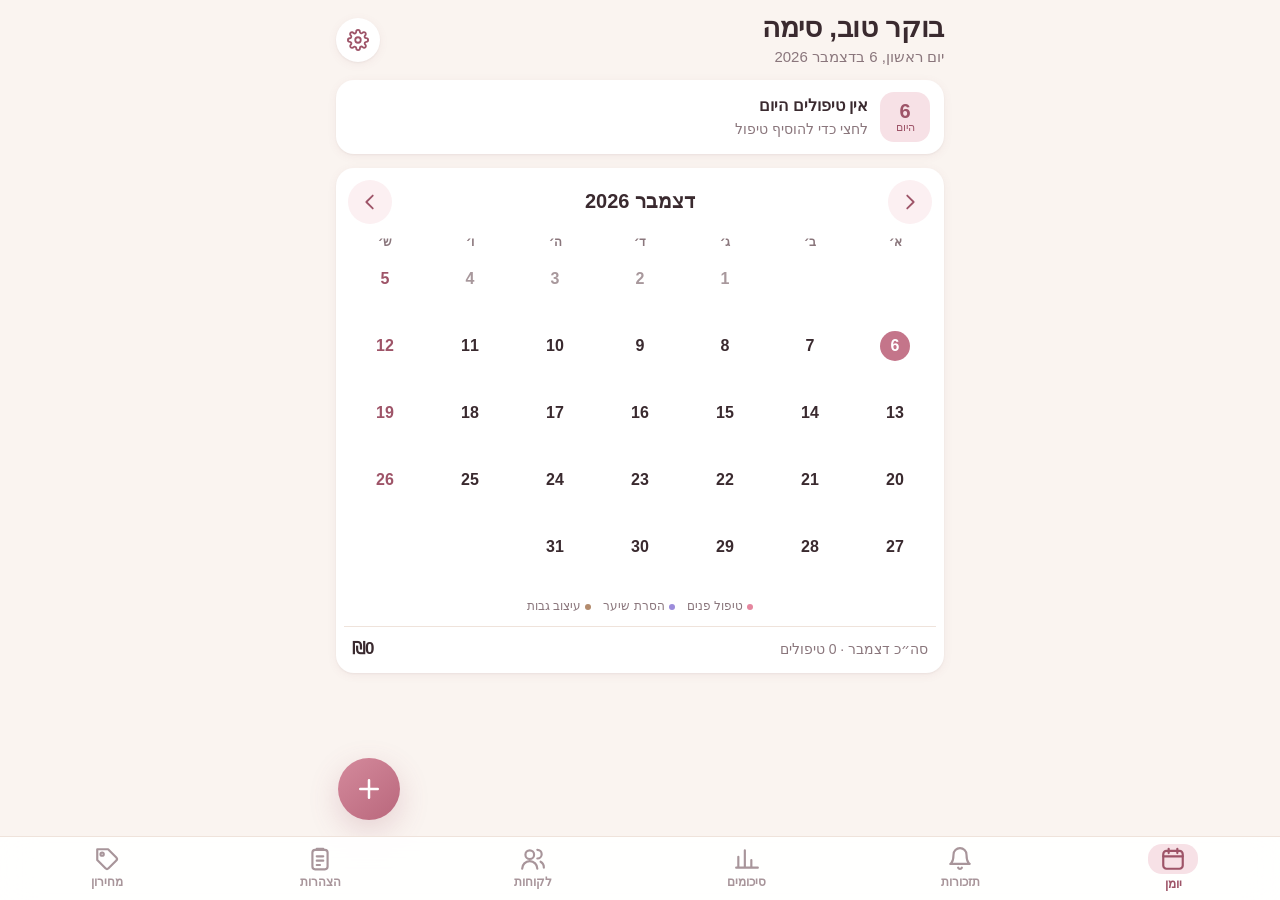
==== commit 0cca11d8: "Client page with before/after photos, and health declarations via link - Client card is now a full p" ====
--- a/index.html
+++ b/index.html
@@ -27,6 +27,7 @@
     <button class="tab" type="button" data-action="tab" data-tab="reminders"><span class="tab-icon" data-icon="bell"></span><span>תזכורות</span><b class="tab-badge" id="remBadge" hidden></b></button>
     <button class="tab" type="button" data-action="tab" data-tab="summary"><span class="tab-icon" data-icon="chart"></span><span>סיכומים</span></button>
     <button class="tab" type="button" data-action="tab" data-tab="clients"><span class="tab-icon" data-icon="users"></span><span>לקוחות</span></button>
+    <button class="tab" type="button" data-action="tab" data-tab="decls"><span class="tab-icon" data-icon="doc"></span><span>הצהרות</span><b class="tab-badge" id="declBadge" hidden></b></button>
     <button class="tab" type="button" data-action="tab" data-tab="prices"><span class="tab-icon" data-icon="tag"></span><span>מחירון</span></button>
   </nav>
 
@@ -41,8 +42,11 @@
   <div id="toast" class="toast" role="status"></div>
   <input id="importFile" type="file" accept="application/json,.json" hidden>
   <input id="contactsFile" type="file" hidden>
+  <input id="photoFile" type="file" accept="image/*" multiple hidden>
 
   <script src="js/logic.js"></script>
+  <script src="js/forms.js"></script>
+  <script src="js/cloud.js"></script>
   <script src="js/db.js"></script>
   <script src="js/app.js"></script>
 </body>
--- a/css/styles.css
+++ b/css/styles.css
@@ -361,7 +361,7 @@
 .tabbar {
   position: fixed; bottom: 0; left: 0; right: 0;
   z-index: 30;
-  display: grid; grid-template-columns: repeat(5, 1fr);
+  display: grid; grid-template-columns: repeat(6, 1fr);
   height: calc(var(--tabbar-h) + var(--safe-bottom));
   padding-bottom: var(--safe-bottom);
   background: rgba(255, 255, 255, .92);
@@ -376,7 +376,7 @@
 }
 .tab-icon svg { width: 26px; height: 26px; }
 .tab.active { color: var(--rose-dark); }
-.tab.active .tab-icon { background: var(--rose-soft); border-radius: 14px; padding: 2px 14px; }
+.tab.active .tab-icon { background: var(--rose-soft); border-radius: 14px; padding: 2px 12px; }
 .tab-badge {
   position: absolute; top: 6px; left: calc(50% - 26px);
   min-width: 20px; height: 20px; padding: 0 5px; border-radius: 10px;
@@ -572,7 +572,7 @@
   display: flex; align-items: center; gap: 2px;
   background: var(--rose-softer); border-radius: 10px; padding: 0 10px;
 }
-.items .item-row .price-input input, .field .item-row .price-input input {
+.items .item-row .price-input input, .field .item-row .price-input input, .split-row .price-input input {
   width: 74px; height: 44px; min-height: 0; border: 0; border-radius: 0; background: transparent;
   font-size: 18px; font-weight: 700; box-shadow: none;
   text-align: left; direction: ltr; outline: none; padding: 0;
@@ -831,3 +831,140 @@
 .price-mode button small { color: var(--muted); font-size: 12.5px; }
 .price-mode button.on { border-color: var(--rose); background: var(--rose-soft); color: var(--rose-dark); box-shadow: inset 0 0 0 1px var(--rose); }
 .price-preview { display: block; width: 100%; border-radius: 14px; box-shadow: var(--shadow); margin: 4px 0 14px; background: var(--surface); }
+
+/* ---------- מחירון גברים ---------- */
+.gender-seg { grid-template-columns: 1fr 1fr; margin-bottom: 0; }
+.sub-row.men-row { grid-template-columns: 1fr 110px; }
+.men-name { display: flex; align-items: center; gap: 8px; font-weight: 600; min-height: 44px; }
+.men-name .dot, .men-title .dot { background: var(--tc); width: 8px; height: 8px; flex: none; }
+.men-title { display: flex; align-items: center; gap: 8px; font-weight: 700; margin: 6px 0; }
+.men-block + .men-block { margin-top: 12px; }
+
+/* ---------- פיצול תשלום ---------- */
+.field > label.split-switch { display: flex; margin: 10px 0 0; font-size: inherit; font-weight: inherit; color: inherit; }
+.pay-btn[data-n]:not([data-n=""])::before {
+  content: attr(data-n); width: 22px; height: 22px; border-radius: 50%;
+  background: var(--rose); color: #fff; font-size: 13px; display: inline-flex; align-items: center; justify-content: center;
+}
+.split-box { margin-top: 10px; background: var(--surface); border: 1.5px solid var(--line); border-radius: 14px; padding: 8px 14px; }
+.split-row { display: flex; align-items: center; justify-content: space-between; gap: 12px; min-height: 56px; }
+.split-row + .split-row { border-top: 1px solid var(--line); }
+.split-name { font-weight: 700; }
+.split-rest { font-size: 18px; color: var(--rose-dark); direction: ltr; padding-inline-end: 12px; }
+.split-rest::after { content: ' (היתרה)'; font-size: 12.5px; color: var(--muted); font-weight: 500; }
+.split-hint { margin: 8px 0; color: var(--muted); font-size: 14px; }
+.split-box .warn-box { margin: 4px 0 8px; }
+
+/* ---------- כרטיס לקוחה ותמונות לפני/אחרי ---------- */
+.client-head { display: flex; gap: 14px; align-items: center; margin-bottom: 14px; }
+.client-head h1 { font-size: 24px; line-height: 1.2; margin: 0; font-weight: 800; }
+.ba { display: grid; grid-template-columns: 1fr 1fr; gap: 8px; margin-bottom: 12px; }
+.ba-cell { position: relative; display: block; text-align: center; min-width: 0; }
+.ba-cell img {
+  display: block; width: 100%; aspect-ratio: 4 / 5; object-fit: cover;
+  border-radius: 14px; background: var(--beige);
+}
+.ba-tag {
+  position: absolute; top: 8px; right: 8px;
+  background: rgba(255, 255, 255, .92); color: var(--rose-dark);
+  font-weight: 800; font-size: 14px; padding: 3px 10px; border-radius: 10px;
+}
+.ba-cell small { display: block; margin-top: 4px; color: var(--muted); font-size: 13px; }
+.list-head small { font-weight: 500; }
+.photo-grid { display: grid; grid-template-columns: repeat(3, 1fr); gap: 6px; }
+.photo-thumb { position: relative; display: block; min-width: 0; }
+.photo-thumb img {
+  display: block; width: 100%; aspect-ratio: 1; object-fit: cover;
+  border-radius: 10px; background: var(--beige);
+}
+.photo-thumb.picked img { outline: 3px solid var(--rose); outline-offset: -3px; }
+.photo-thumb span {
+  position: absolute; bottom: 5px; right: 5px;
+  background: var(--rose); color: #fff; font-size: 12px; font-weight: 700;
+  padding: 1px 7px; border-radius: 8px;
+}
+.photo-full { display: block; width: 100%; max-height: 60vh; object-fit: contain; border-radius: 14px; background: var(--beige); margin-bottom: 14px; }
+
+/* ---------- הצהרות בריאות (באפליקציה) ---------- */
+.card.notice { background: var(--rose-softer); box-shadow: none; border: 1.5px solid var(--rose-soft); }
+.h2-row { display: flex; align-items: center; justify-content: space-between; gap: 8px; }
+.icon-btn.small { width: 38px; height: 38px; box-shadow: none; background: var(--rose-softer); }
+.icon-btn.small svg { width: 19px; height: 19px; }
+.sync-line { margin: -6px 0 10px; }
+.sync-line .warn { color: var(--orange); font-weight: 600; }
+.form-item { padding: 4px 0; }
+.form-item-title { display: flex; align-items: center; gap: 8px; margin-bottom: 10px; color: var(--rose-dark); }
+.form-item-title svg { width: 22px; height: 22px; flex: none; }
+.form-item-title b { color: var(--text); font-size: 17px; }
+.form-item-actions { display: grid; grid-template-columns: repeat(3, 1fr); gap: 8px; }
+.form-item-actions .btn.small { width: 100%; padding: 0 6px; gap: 5px; }
+.form-item-actions .btn.small svg { width: 18px; height: 18px; }
+.decl-row .cr-main > span { display: block; }
+.decl-chips { display: flex !important; flex-wrap: wrap; gap: 4px; margin-top: 3px; }
+.decl-chips i { font-style: normal; font-size: 12px; font-weight: 700; padding: 1px 8px; border-radius: 8px; }
+.chip-new { background: var(--rose); color: #fff; }
+.chip-soft { background: var(--beige); color: #7d665f; }
+.chip-warn { background: var(--orange-soft); color: #9a5a12; }
+.decl-status { border-radius: 14px; padding: 12px; margin-bottom: 8px; background: var(--bg); }
+.decl-status:last-child { margin-bottom: 0; }
+.decl-status.none { display: flex; align-items: center; justify-content: space-between; gap: 10px; }
+.decl-status b { display: block; }
+.decl-status small { color: var(--muted); font-size: 13px; }
+.decl-status.valid { background: var(--green-soft); }
+.decl-status.valid small { color: #2c6a47; }
+.decl-status.expired { background: var(--orange-soft); }
+.decl-status.expired small, .decl-status.expired p { color: #9a5a12; }
+.decl-status.expired p { margin: 6px 0 10px; font-size: 14px; }
+.decl-status .btn.small { flex: none; }
+.decl-open { display: block; width: 100%; text-align: start; }
+.yes-card { background: var(--orange-soft); box-shadow: none; }
+.yes-card h2 { color: #9a5a12; }
+.ok-card { background: var(--green-soft); color: #2c6a47; font-weight: 700; box-shadow: none; }
+.ans { padding: 9px 0; border-bottom: 1px solid var(--line); position: relative; padding-left: 40px; }
+.ans:last-child { border-bottom: 0; }
+.ans p { margin: 0; font-size: 15px; }
+.ans b { display: block; margin-top: 4px; color: #9a5a12; font-size: 15px; }
+.ans-val { position: absolute; left: 0; top: 9px; font-weight: 700; color: var(--muted); font-size: 14px; }
+.ans.yes .ans-val { color: var(--orange); }
+.yes-card .ans { border-color: rgba(154, 90, 18, .15); padding-left: 0; }
+.ok-line { margin: 0 0 6px; color: #2c6a47; font-weight: 600; }
+.sig-img { display: block; width: 100%; max-width: 420px; background: #fff; border: 1.5px solid var(--line); border-radius: 12px; }
+ol.legal { margin: 8px 0 12px; padding-inline-start: 22px; font-size: 14px; line-height: 1.55; color: #5a464b; }
+ol.legal li { margin-bottom: 6px; }
+
+/* ---------- דף הטופס ללקוחה ---------- */
+.form-page .view { padding-bottom: calc(var(--safe-bottom) + 40px); }
+.form-head { text-align: center; margin: 10px 0 18px; }
+.form-biz { margin: 0; color: var(--rose); font-weight: 700; font-size: 14px; }
+.form-head h1 { margin: 4px 0 6px; font-size: 26px; font-weight: 800; }
+.form-head .sub { color: var(--muted); margin: 0; font-size: 15px; }
+.seg-tabs.two { grid-template-columns: 1fr 1fr; margin-bottom: 0; }
+.field input[type=email] {
+  width: 100%; min-height: 52px; border-radius: 14px; border: 1.5px solid var(--line);
+  background: var(--surface); padding: 12px 14px; font-size: 17px; outline: none; -webkit-appearance: none; appearance: none;
+}
+.q { padding: 12px 0; border-bottom: 1px solid var(--line); border-radius: 0; }
+.q:last-child { border-bottom: 0; }
+.q.invalid { background: var(--red-soft); border-radius: 12px; padding: 12px 10px; }
+.q-text { margin: 0 0 8px; font-size: 16px; }
+.yn { display: grid; grid-template-columns: 1fr 1fr; gap: 8px; }
+.yn button {
+  min-height: 46px; border-radius: 12px; font-weight: 700; font-size: 16px;
+  border: 1.5px solid var(--line); background: var(--surface); color: #7d665f;
+}
+.yn button.on { background: var(--rose-soft); border-color: var(--rose); color: var(--rose-dark); }
+.yn button.on.yes { background: var(--orange-soft); border-color: var(--orange); color: #9a5a12; }
+.q-details {
+  display: block; width: 100%; min-height: 70px; margin-top: 8px; border-radius: 12px;
+  border: 1.5px solid var(--line); padding: 10px 12px; font-size: 16px; resize: vertical; outline: none;
+}
+.q-details.invalid { border-color: var(--red); background: #FFF8F8; }
+.check-row { display: flex; gap: 10px; align-items: flex-start; padding: 12px; border-radius: 12px; background: var(--rose-softer); font-weight: 700; }
+.check-row input { width: 24px; height: 24px; flex: none; margin: 0; accent-color: var(--rose); }
+.check-row.invalid { background: var(--red-soft); outline: 1.5px solid var(--red); }
+.sig-box { position: relative; border: 1.5px dashed var(--beige-2); border-radius: 14px; background: #fff; }
+.sig-box canvas { display: block; width: 100%; height: 190px; touch-action: none; }
+.sig-box.invalid { border-color: var(--red); border-style: solid; }
+.sig-clear { position: absolute; top: 4px; left: 8px; }
+.form-done h1 { margin: 6px 0; font-size: 24px; }
+.form-done p { color: var(--muted); }
